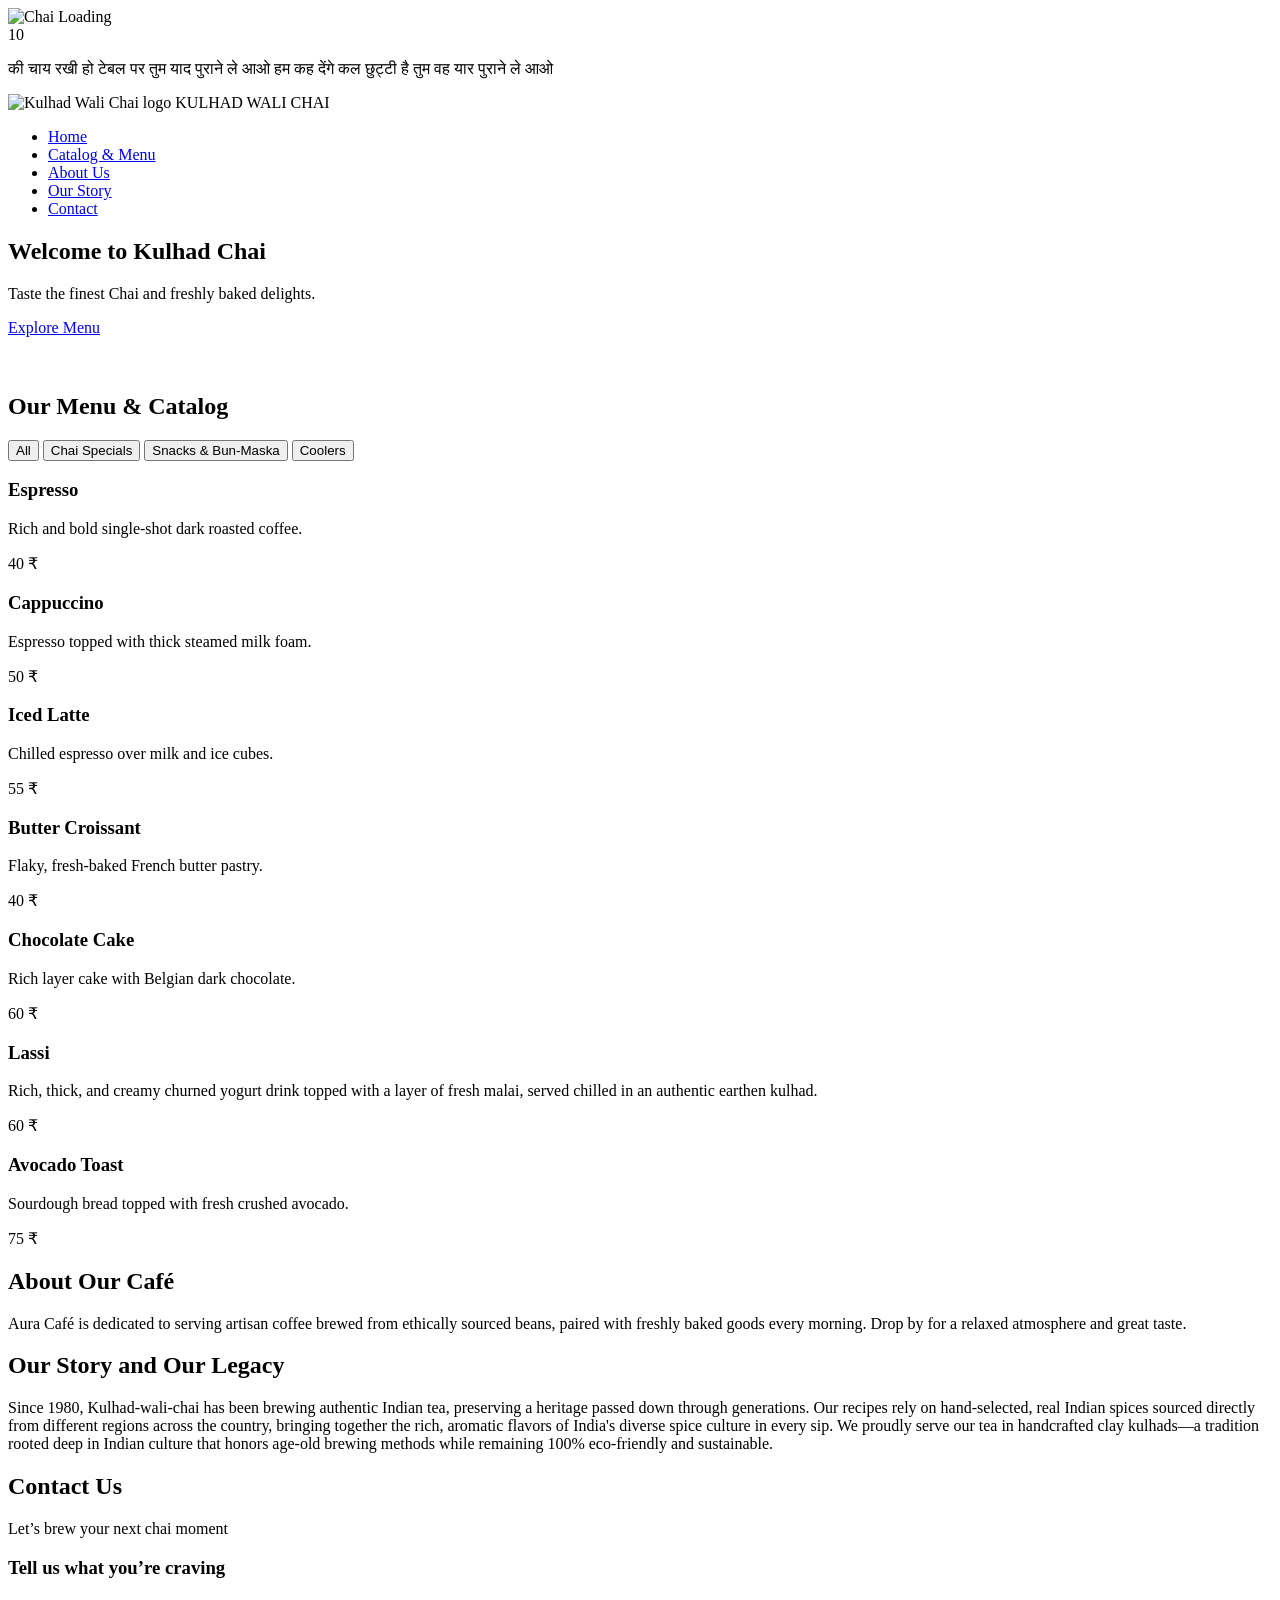
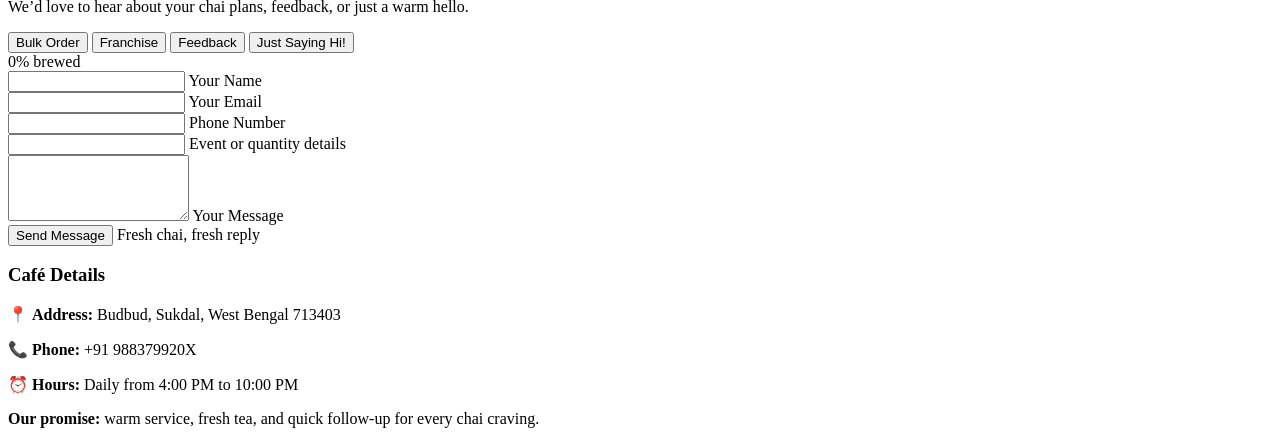
==== index.html @ 71ba0e48 "Rename kulhad_wali_chai/index.html to index.html" ====
<!DOCTYPE html>
<html lang="en">
<head>
  <meta charset="UTF-8">
  <meta name="viewport" content="width=device-width, initial-scale=1.0">
  <title>KULHAD WALI CHAI</title>
  <link href="https://fonts.googleapis.com/css2?family=Gotu&display=swap" rel="stylesheet">
  <link rel="stylesheet" href="style.css">
</head>
<body class="loading">
  <div id="loading-screen" role="status" aria-live="polite">
    <div class="loading-content">
      <div class="loading-image-container">
        <img id="loading-img" src="IMG/download.jpg" alt="Chai Loading">
      </div>
      <div id="loading-countdown" aria-label="Loading countdown">10</div>
      <p class="loading-quote">की चाय रखी हो टेबल पर तुम याद पुराने ले आओ हम कह देंगे कल छुट्टी है तुम वह यार पुराने ले आओ</p>
    </div>
  </div>

  <!-- Navigation -->
  <nav class="navbar">
    <div class="logo">
      <img src="IMG/chai-is-dope-transparent.png" alt="Kulhad Wali Chai logo">
      <span>KULHAD WALI CHAI</span>
    </div>
    <ul class="nav-links">
      <li><a href="#home">Home</a></li>
      <li><a href="#menu">Catalog & Menu</a></li>
      <li><a href="#about">About Us</a></li>
      <li><a href="#story">Our Story</a></li>
      <li><a href="#contact">Contact</a></li>
    </ul>
  </nav>

  <!-- Hero Section -->
  <section id="home" class="hero">
    <div class="hero-content" data-reveal>
      <h1>Welcome to Kulhad Chai</h1>
      <p>Taste the finest Chai and freshly baked delights.</p>
      <a href="#menu" class="btn">Explore Menu</a>
    </div>
    <div class="hero-cup parallax-item" aria-hidden="true">
      <img src="IMG/Kulhad chai logo_ kulhad means small Soil pot_.jpg" alt="">
      <span class="steam steam-one"></span>
      <span class="steam steam-two"></span>
      <span class="steam steam-three"></span>
    </div>
    <div class="hero-character parallax-item" aria-hidden="true">
      <img src="animation img/stick-theresign-transparent.png" alt="">
    </div>
  </section>

  <!-- Catalog / Menu Section -->
  <section id="menu" class="menu-section">
    <h2 data-reveal>Our Menu & Catalog</h2>
    <div class="menu-filters" role="group" aria-label="Filter menu items">
      <button type="button" class="filter-btn active" data-filter="all">All</button>
      <button type="button" class="filter-btn" data-filter="chai-specials">Chai Specials</button>
      <button type="button" class="filter-btn" data-filter="snacks">Snacks & Bun-Maska</button>
      <button type="button" class="filter-btn" data-filter="coolers">Coolers</button>
    </div>
    <div class="menu-grid">
      <div class="menu-card" data-category="chai-specials" data-reveal>
        <h3>Espresso</h3>
        <p>Rich and bold single-shot dark roasted coffee.</p>
        <span class="price"> 40 ₹</span>
      </div>
      <div class="menu-card" data-category="chai-specials" data-reveal>
        <h3>Cappuccino</h3>
        <p>Espresso topped with thick steamed milk foam.</p>
        <span class="price"> 50 ₹</span>
      </div>
      <div class="menu-card" data-category="coolers" data-reveal>
        <h3>Iced Latte</h3>
        <p>Chilled espresso over milk and ice cubes.</p>
        <span class="price"> 55 ₹</span>
      </div>
      <div class="menu-card" data-category="snacks" data-reveal>
        <h3>Butter Croissant</h3>
        <p>Flaky, fresh-baked French butter pastry.</p>
        <span class="price"> 40 ₹</span>
      </div>
      <div class="menu-card" data-category="snacks" data-reveal>
        <h3>Chocolate Cake</h3>
        <p>Rich layer cake with Belgian dark chocolate.</p>
        <span class="price"> 60 ₹</span>
      </div>
      <div class="menu-card" data-category="coolers" data-reveal>
        <h3>Lassi</h3>
        <p>Rich, thick, and creamy churned yogurt drink topped with a layer of fresh malai, served chilled in an authentic earthen kulhad.</p>
        <span class="price"> 60 ₹</span>
      </div>
      <div class="menu-card" data-category="snacks" data-reveal>
        <h3>Avocado Toast</h3>
        <p>Sourdough bread topped with fresh crushed avocado.</p>
        <span class="price"> 75 ₹</span>
      </div>
    </div>
  </section>

  <!-- About Section -->
  <section id="about" class="about-section">
    <h2 data-reveal>About Our Café</h2>
    <p data-reveal>Aura Café is dedicated to serving artisan coffee brewed from ethically sourced beans, paired with freshly baked goods every morning. Drop by for a relaxed atmosphere and great taste.</p>
  </section>

  <!-- Our Story Section -->
  <section id="story" class="story-section">
    <h2 data-reveal>Our Story and Our Legacy</h2>
    <p data-reveal>Since 1980, Kulhad-wali-chai has been brewing authentic Indian tea, preserving a heritage passed down through generations. Our recipes rely on hand-selected, real Indian spices sourced directly from different regions across the country, bringing together the rich, aromatic flavors of India's diverse spice culture in every sip. We proudly serve our tea in handcrafted clay kulhads—a tradition rooted deep in Indian culture that honors age-old brewing methods while remaining 100% eco-friendly and sustainable. </p>
  </section>

  <!-- Contact & Info Section -->
  <section id="contact" class="contact-section">
    <h2 data-reveal>Contact Us</h2>
    <div class="contact-container">
     <div class="contact-form-panel" data-reveal>
       <div class="contact-header">
         <p class="eyebrow">Let’s brew your next chai moment</p>
         <h3 id="contact-form-title">Tell us what you’re craving</h3>
         <p id="contact-form-copy">We’d love to hear about your chai plans, feedback, or just a warm hello.</p>
       </div>

       <div class="mood-selector" role="group" aria-label="Reason for contact">
         <button type="button" class="mood-btn active" data-mood="bulk-order">Bulk Order</button>
         <button type="button" class="mood-btn" data-mood="franchise">Franchise</button>
         <button type="button" class="mood-btn" data-mood="feedback">Feedback</button>
         <button type="button" class="mood-btn" data-mood="hi">Just Saying Hi!</button>
       </div>

       <div class="kulhad-meter" aria-hidden="true">
         <div class="kulhad-shell">
           <div class="kulhad-tea" id="kulhadTea"></div>
           <div class="kulhad-steam">
             <span></span>
             <span></span>
             <span></span>
           </div>
         </div>
         <div class="meter-label"><span id="meterPercent">0%</span> brewed</div>
       </div>

       <form id="contactForm" novalidate>
         <div class="form-field">
           <input id="customerName" type="text" required>
           <label for="customerName">Your Name</label>
         </div>

         <div class="form-field">
           <input id="customerEmail" type="email" required>
           <label for="customerEmail">Your Email</label>
         </div>

         <div class="form-field">
           <input id="customerPhone" type="tel" required>
           <label for="customerPhone">Phone Number</label>
         </div>

         <div class="form-field" id="extraFieldWrap">
           <input id="extraField" type="text" required>
           <label id="extraFieldLabel" for="extraField">Event or quantity details</label>
         </div>

         <div class="form-field textarea-field">
           <textarea id="customerMessage" rows="4" required></textarea>
           <label for="customerMessage">Your Message</label>
         </div>

         <div class="submit-row">
           <button type="submit" class="btn">Send Message</button>
           <span class="success-badge">Fresh chai, fresh reply</span>
         </div>
       </form>

       <div class="success-announce" id="successAnnounce" aria-live="polite" hidden></div>
     </div>

     <div class="info" data-reveal>
       <h3>Café Details</h3>
       <p>📍 <strong>Address:</strong> Budbud, Sukdal, West Bengal 713403</p>
       <p>📞 <strong>Phone:</strong> +91 988379920X </p>
       <p>⏰ <strong>Hours:</strong> Daily from 4:00 PM to 10:00 PM</p>
       <div class="mini-note">
         <strong>Our promise:</strong> warm service, fresh tea, and quick follow-up for every chai craving.
       </div>
     </div>
   </div>
  </section>

  <script src="script.js"></script>
</body>
</html>
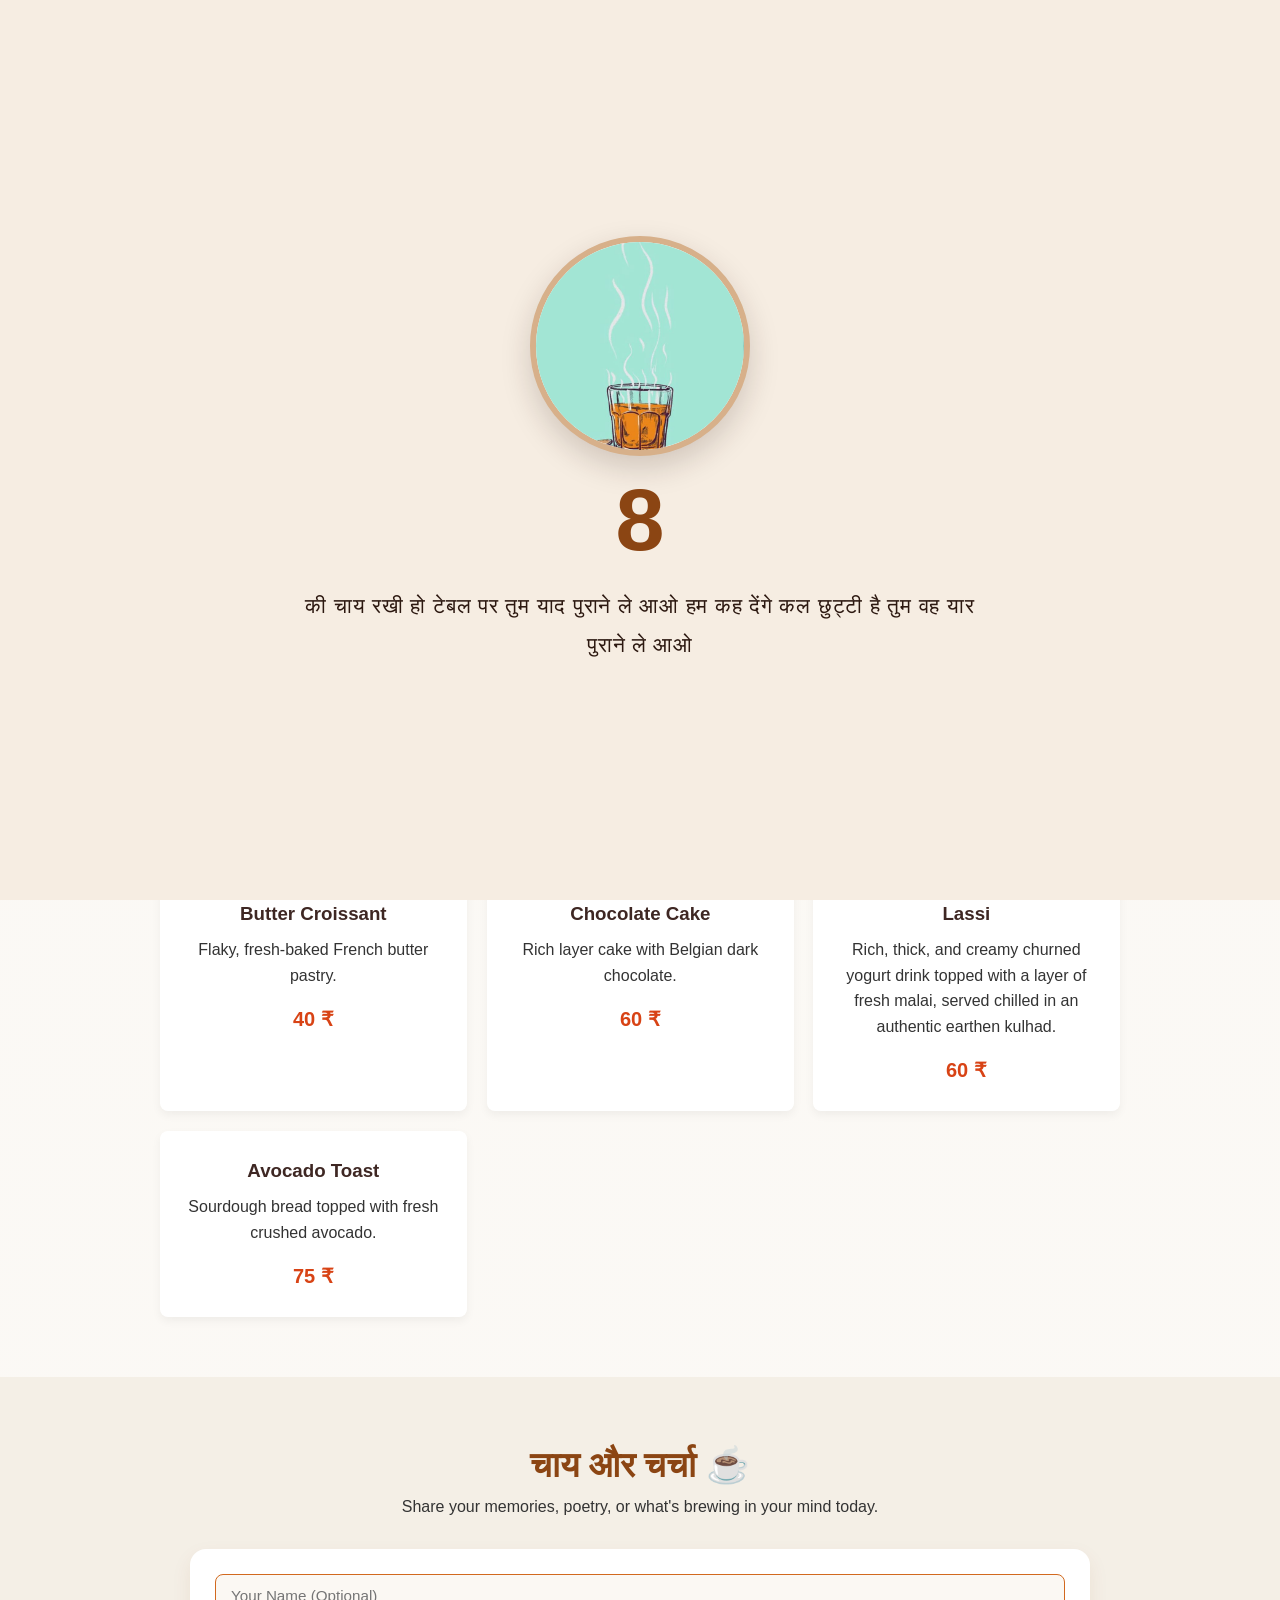
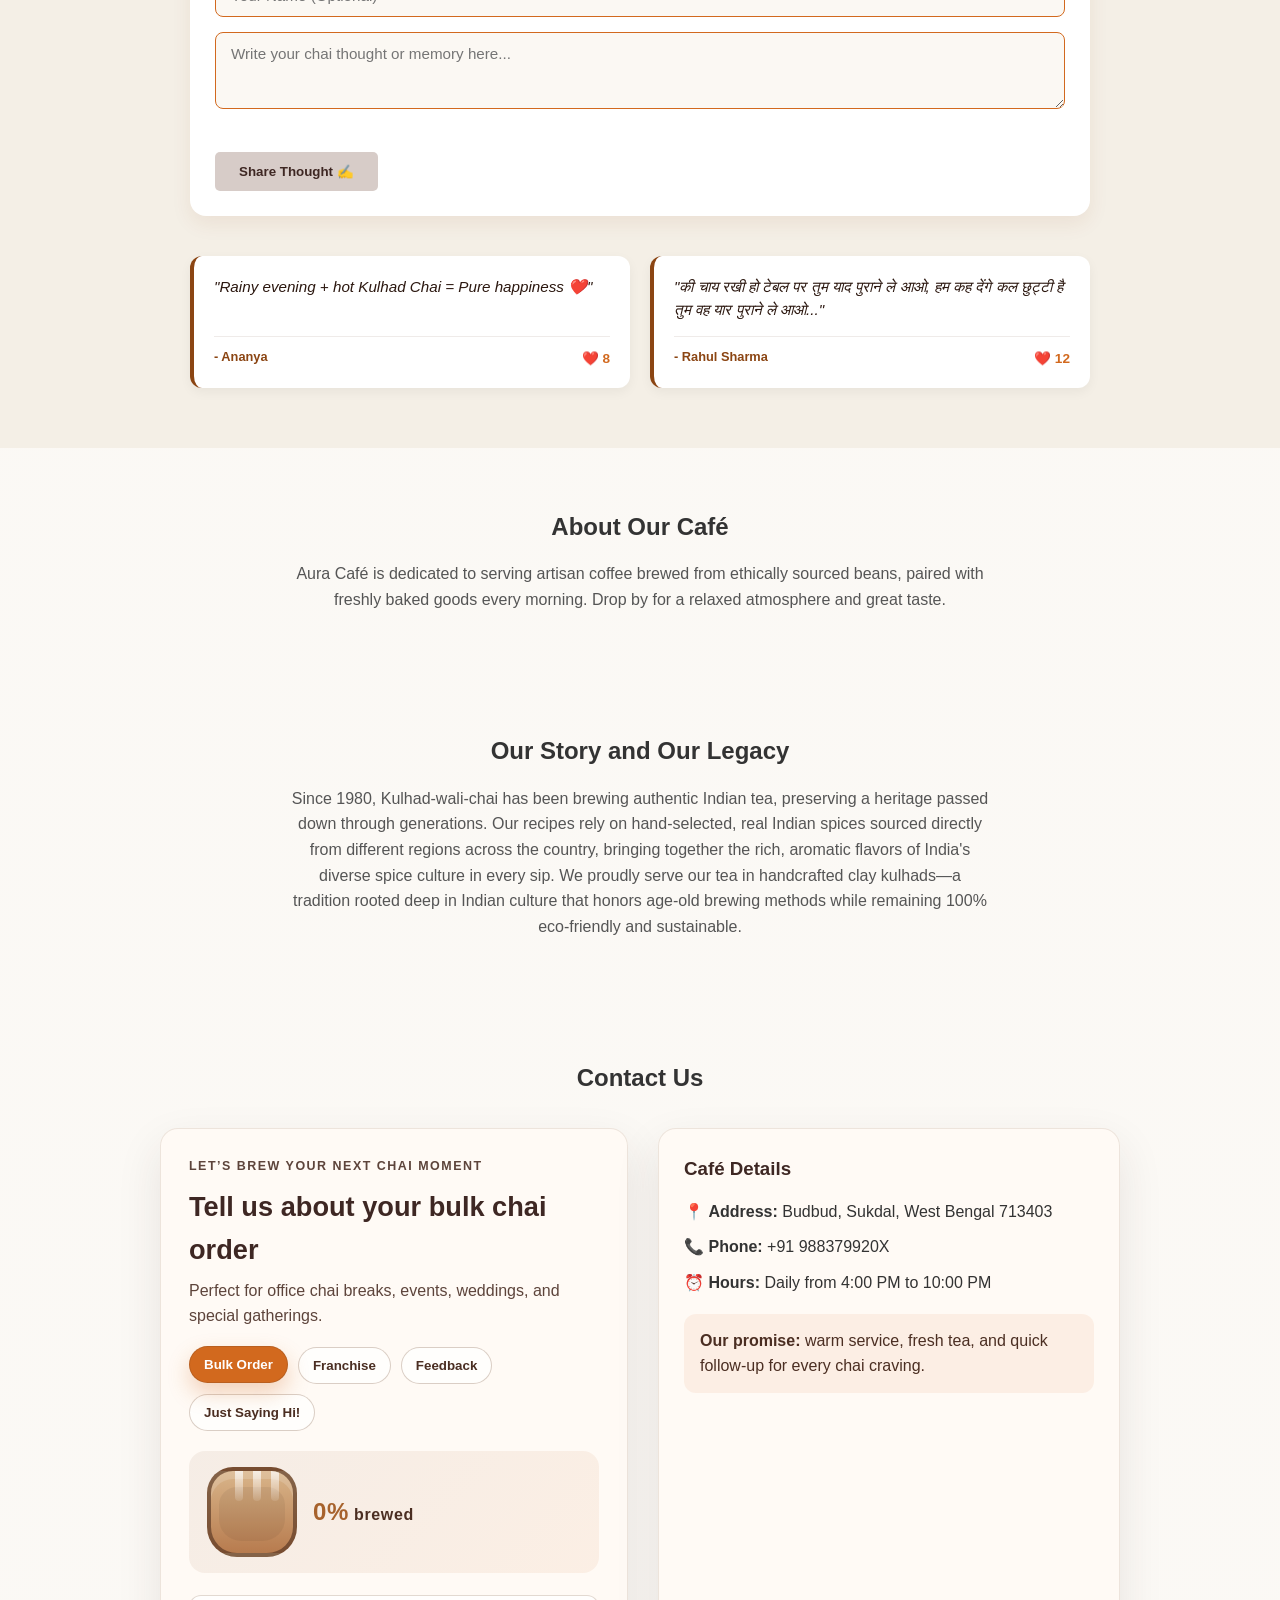
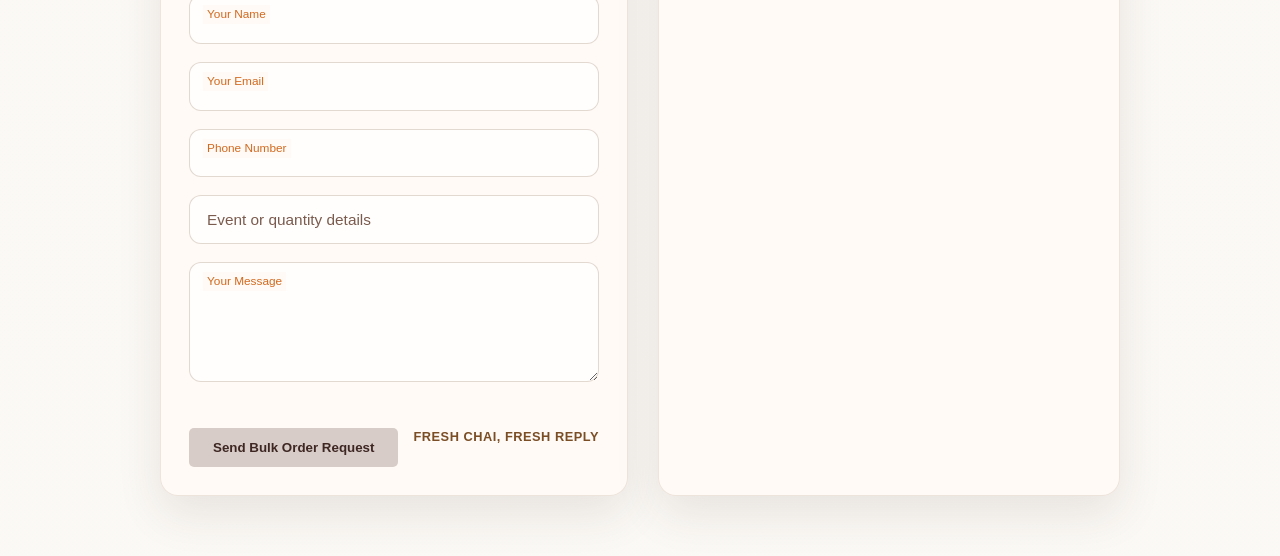
==== commit f6d99bf1: "initial commit with updated files" ====
--- a/index.html
+++ b/index.html
@@ -1,193 +1,219 @@
-<!DOCTYPE html>
-<html lang="en">
-<head>
-  <meta charset="UTF-8">
-  <meta name="viewport" content="width=device-width, initial-scale=1.0">
-  <title>KULHAD WALI CHAI</title>
-  <link href="https://fonts.googleapis.com/css2?family=Gotu&display=swap" rel="stylesheet">
-  <link rel="stylesheet" href="style.css">
-</head>
-<body class="loading">
-  <div id="loading-screen" role="status" aria-live="polite">
-    <div class="loading-content">
-      <div class="loading-image-container">
-        <img id="loading-img" src="IMG/download.jpg" alt="Chai Loading">
-      </div>
-      <div id="loading-countdown" aria-label="Loading countdown">10</div>
-      <p class="loading-quote">की चाय रखी हो टेबल पर तुम याद पुराने ले आओ हम कह देंगे कल छुट्टी है तुम वह यार पुराने ले आओ</p>
-    </div>
-  </div>
-
-  <!-- Navigation -->
-  <nav class="navbar">
-    <div class="logo">
-      <img src="IMG/chai-is-dope-transparent.png" alt="Kulhad Wali Chai logo">
-      <span>KULHAD WALI CHAI</span>
-    </div>
-    <ul class="nav-links">
-      <li><a href="#home">Home</a></li>
-      <li><a href="#menu">Catalog & Menu</a></li>
-      <li><a href="#about">About Us</a></li>
-      <li><a href="#story">Our Story</a></li>
-      <li><a href="#contact">Contact</a></li>
-    </ul>
-  </nav>
-
-  <!-- Hero Section -->
-  <section id="home" class="hero">
-    <div class="hero-content" data-reveal>
-      <h1>Welcome to Kulhad Chai</h1>
-      <p>Taste the finest Chai and freshly baked delights.</p>
-      <a href="#menu" class="btn">Explore Menu</a>
-    </div>
-    <div class="hero-cup parallax-item" aria-hidden="true">
-      <img src="IMG/Kulhad chai logo_ kulhad means small Soil pot_.jpg" alt="">
-      <span class="steam steam-one"></span>
-      <span class="steam steam-two"></span>
-      <span class="steam steam-three"></span>
-    </div>
-    <div class="hero-character parallax-item" aria-hidden="true">
-      <img src="animation img/stick-theresign-transparent.png" alt="">
-    </div>
-  </section>
-
-  <!-- Catalog / Menu Section -->
-  <section id="menu" class="menu-section">
-    <h2 data-reveal>Our Menu & Catalog</h2>
-    <div class="menu-filters" role="group" aria-label="Filter menu items">
-      <button type="button" class="filter-btn active" data-filter="all">All</button>
-      <button type="button" class="filter-btn" data-filter="chai-specials">Chai Specials</button>
-      <button type="button" class="filter-btn" data-filter="snacks">Snacks & Bun-Maska</button>
-      <button type="button" class="filter-btn" data-filter="coolers">Coolers</button>
-    </div>
-    <div class="menu-grid">
-      <div class="menu-card" data-category="chai-specials" data-reveal>
-        <h3>Espresso</h3>
-        <p>Rich and bold single-shot dark roasted coffee.</p>
-        <span class="price"> 40 ₹</span>
-      </div>
-      <div class="menu-card" data-category="chai-specials" data-reveal>
-        <h3>Cappuccino</h3>
-        <p>Espresso topped with thick steamed milk foam.</p>
-        <span class="price"> 50 ₹</span>
-      </div>
-      <div class="menu-card" data-category="coolers" data-reveal>
-        <h3>Iced Latte</h3>
-        <p>Chilled espresso over milk and ice cubes.</p>
-        <span class="price"> 55 ₹</span>
-      </div>
-      <div class="menu-card" data-category="snacks" data-reveal>
-        <h3>Butter Croissant</h3>
-        <p>Flaky, fresh-baked French butter pastry.</p>
-        <span class="price"> 40 ₹</span>
-      </div>
-      <div class="menu-card" data-category="snacks" data-reveal>
-        <h3>Chocolate Cake</h3>
-        <p>Rich layer cake with Belgian dark chocolate.</p>
-        <span class="price"> 60 ₹</span>
-      </div>
-      <div class="menu-card" data-category="coolers" data-reveal>
-        <h3>Lassi</h3>
-        <p>Rich, thick, and creamy churned yogurt drink topped with a layer of fresh malai, served chilled in an authentic earthen kulhad.</p>
-        <span class="price"> 60 ₹</span>
-      </div>
-      <div class="menu-card" data-category="snacks" data-reveal>
-        <h3>Avocado Toast</h3>
-        <p>Sourdough bread topped with fresh crushed avocado.</p>
-        <span class="price"> 75 ₹</span>
-      </div>
-    </div>
-  </section>
-
-  <!-- About Section -->
-  <section id="about" class="about-section">
-    <h2 data-reveal>About Our Café</h2>
-    <p data-reveal>Aura Café is dedicated to serving artisan coffee brewed from ethically sourced beans, paired with freshly baked goods every morning. Drop by for a relaxed atmosphere and great taste.</p>
-  </section>
-
-  <!-- Our Story Section -->
-  <section id="story" class="story-section">
-    <h2 data-reveal>Our Story and Our Legacy</h2>
-    <p data-reveal>Since 1980, Kulhad-wali-chai has been brewing authentic Indian tea, preserving a heritage passed down through generations. Our recipes rely on hand-selected, real Indian spices sourced directly from different regions across the country, bringing together the rich, aromatic flavors of India's diverse spice culture in every sip. We proudly serve our tea in handcrafted clay kulhads—a tradition rooted deep in Indian culture that honors age-old brewing methods while remaining 100% eco-friendly and sustainable. </p>
-  </section>
-
-  <!-- Contact & Info Section -->
-  <section id="contact" class="contact-section">
-    <h2 data-reveal>Contact Us</h2>
-    <div class="contact-container">
-     <div class="contact-form-panel" data-reveal>
-       <div class="contact-header">
-         <p class="eyebrow">Let’s brew your next chai moment</p>
-         <h3 id="contact-form-title">Tell us what you’re craving</h3>
-         <p id="contact-form-copy">We’d love to hear about your chai plans, feedback, or just a warm hello.</p>
-       </div>
-
-       <div class="mood-selector" role="group" aria-label="Reason for contact">
-         <button type="button" class="mood-btn active" data-mood="bulk-order">Bulk Order</button>
-         <button type="button" class="mood-btn" data-mood="franchise">Franchise</button>
-         <button type="button" class="mood-btn" data-mood="feedback">Feedback</button>
-         <button type="button" class="mood-btn" data-mood="hi">Just Saying Hi!</button>
-       </div>
-
-       <div class="kulhad-meter" aria-hidden="true">
-         <div class="kulhad-shell">
-           <div class="kulhad-tea" id="kulhadTea"></div>
-           <div class="kulhad-steam">
-             <span></span>
-             <span></span>
-             <span></span>
-           </div>
-         </div>
-         <div class="meter-label"><span id="meterPercent">0%</span> brewed</div>
-       </div>
-
-       <form id="contactForm" novalidate>
-         <div class="form-field">
-           <input id="customerName" type="text" required>
-           <label for="customerName">Your Name</label>
-         </div>
-
-         <div class="form-field">
-           <input id="customerEmail" type="email" required>
-           <label for="customerEmail">Your Email</label>
-         </div>
-
-         <div class="form-field">
-           <input id="customerPhone" type="tel" required>
-           <label for="customerPhone">Phone Number</label>
-         </div>
-
-         <div class="form-field" id="extraFieldWrap">
-           <input id="extraField" type="text" required>
-           <label id="extraFieldLabel" for="extraField">Event or quantity details</label>
-         </div>
-
-         <div class="form-field textarea-field">
-           <textarea id="customerMessage" rows="4" required></textarea>
-           <label for="customerMessage">Your Message</label>
-         </div>
-
-         <div class="submit-row">
-           <button type="submit" class="btn">Send Message</button>
-           <span class="success-badge">Fresh chai, fresh reply</span>
-         </div>
-       </form>
-
-       <div class="success-announce" id="successAnnounce" aria-live="polite" hidden></div>
-     </div>
-
-     <div class="info" data-reveal>
-       <h3>Café Details</h3>
-       <p>📍 <strong>Address:</strong> Budbud, Sukdal, West Bengal 713403</p>
-       <p>📞 <strong>Phone:</strong> +91 988379920X </p>
-       <p>⏰ <strong>Hours:</strong> Daily from 4:00 PM to 10:00 PM</p>
-       <div class="mini-note">
-         <strong>Our promise:</strong> warm service, fresh tea, and quick follow-up for every chai craving.
-       </div>
-     </div>
-   </div>
-  </section>
-
-  <script src="script.js"></script>
-</body>
-</html>
+<!DOCTYPE html>
+<html lang="en">
+<head>
+  <meta charset="UTF-8">
+  <meta name="viewport" content="width=device-width, initial-scale=1.0">
+  <title>KULHAD WALI CHAI</title>
+  <link href="https://fonts.googleapis.com/css2?family=Gotu&display=swap" rel="stylesheet">
+  <link rel="stylesheet" href="style.css">
+</head>
+<body class="loading">
+  <div id="loading-screen" role="status" aria-live="polite">
+    <div class="loading-content">
+      <div class="loading-image-container">
+        <img id="loading-img" src="IMG/download.jpg" alt="Chai Loading">
+      </div>
+      <div id="loading-countdown" aria-label="Loading countdown">10</div>
+      <p class="loading-quote">की चाय रखी हो टेबल पर तुम याद पुराने ले आओ हम कह देंगे कल छुट्टी है तुम वह यार पुराने ले आओ</p>
+    </div>
+  </div>
+
+  <!-- Navigation -->
+  <nav class="navbar">
+    <div class="logo">
+      <img src="IMG/chai-is-dope-transparent.png" alt="Kulhad Wali Chai logo">
+      <span>KULHAD WALI CHAI</span>
+    </div>
+    <ul class="nav-links">
+      <li><a href="#home">Home</a></li>
+      <li><a href="#menu">Catalog & Menu</a></li>
+      <li><a href="#about">About Us</a></li>
+      <li><a href="#story">Our Story</a></li>
+      <li><a href="#contact">Contact</a></li>
+    </ul>
+  </nav>
+
+  <!-- Hero Section -->
+  <section id="home" class="hero">
+    <div class="hero-content" data-reveal>
+      <h1>Welcome to Kulhad Chai</h1>
+      <p>Taste the finest Chai and freshly baked delights.</p>
+      <a href="#menu" class="btn">Explore Menu</a>
+    </div>
+    <div class="hero-cup parallax-item" aria-hidden="true">
+      <img src="IMG/Kulhad chai logo_ kulhad means small Soil pot_.jpg" alt="">
+      <span class="steam steam-one"></span>
+      <span class="steam steam-two"></span>
+      <span class="steam steam-three"></span>
+    </div>
+    <div class="hero-character parallax-item" aria-hidden="true">
+      <img src="animation img/stick-theresign-transparent.png" alt="">
+    </div>
+  </section>
+
+  <!-- Catalog / Menu Section -->
+  <section id="menu" class="menu-section">
+    <h2 data-reveal>Our Menu & Catalog</h2>
+    <div class="menu-filters" role="group" aria-label="Filter menu items">
+      <button type="button" class="filter-btn active" data-filter="all">All</button>
+      <button type="button" class="filter-btn" data-filter="chai-specials">Chai Specials</button>
+      <button type="button" class="filter-btn" data-filter="snacks">Snacks & Bun-Maska</button>
+      <button type="button" class="filter-btn" data-filter="coolers">Coolers</button>
+    </div>
+    <div class="menu-grid">
+      <div class="menu-card" data-category="chai-specials" data-reveal>
+        <h3>Espresso</h3>
+        <p>Rich and bold single-shot dark roasted coffee.</p>
+        <span class="price"> 40 ₹</span>
+      </div>
+      <div class="menu-card" data-category="chai-specials" data-reveal>
+        <h3>Cappuccino</h3>
+        <p>Espresso topped with thick steamed milk foam.</p>
+        <span class="price"> 50 ₹</span>
+      </div>
+      <div class="menu-card" data-category="coolers" data-reveal>
+        <h3>Iced Latte</h3>
+        <p>Chilled espresso over milk and ice cubes.</p>
+        <span class="price"> 55 ₹</span>
+      </div>
+      <div class="menu-card" data-category="snacks" data-reveal>
+        <h3>Butter Croissant</h3>
+        <p>Flaky, fresh-baked French butter pastry.</p>
+        <span class="price"> 40 ₹</span>
+      </div>
+      <div class="menu-card" data-category="snacks" data-reveal>
+        <h3>Chocolate Cake</h3>
+        <p>Rich layer cake with Belgian dark chocolate.</p>
+        <span class="price"> 60 ₹</span>
+      </div>
+      <div class="menu-card" data-category="coolers" data-reveal>
+        <h3>Lassi</h3>
+        <p>Rich, thick, and creamy churned yogurt drink topped with a layer of fresh malai, served chilled in an authentic earthen kulhad.</p>
+        <span class="price"> 60 ₹</span>
+      </div>
+      <div class="menu-card" data-category="snacks" data-reveal>
+        <h3>Avocado Toast</h3>
+        <p>Sourdough bread topped with fresh crushed avocado.</p>
+        <span class="price"> 75 ₹</span>
+      </div>
+    </div>
+  </section>
+
+  <!-- Chai & Charcha Community Section -->
+<section id="charcha" class="charcha-section reveal">
+  <div class="charcha-container">
+    <div class="section-header">
+      <h2>चाय और चर्चा ☕</h2>
+      <p>Share your memories, poetry, or what's brewing in your mind today.</p>
+    </div>
+
+    <!-- Thought Input Form -->
+    <div class="thought-box">
+      <div class="input-group">
+        <input type="text" id="thoughtAuthor" placeholder="Your Name (Optional)" maxlength="25">
+      </div>
+      <div class="input-group">
+        <textarea id="thoughtText" rows="3" placeholder="Write your chai thought or memory here..." required></textarea>
+      </div>
+      <button id="postThoughtBtn" class="btn motion-btn">Share Thought ✍️</button>
+    </div>
+
+    <!-- Feed Wall (Where posts will appear) -->
+    <div id="thoughtFeed" class="thought-feed">
+      <!-- Posts will be generated dynamically by JS -->
+    </div>
+  </div>
+</section>
+
+  <!-- About Section -->
+  <section id="about" class="about-section">
+    <h2 data-reveal>About Our Café</h2>
+    <p data-reveal>Aura Café is dedicated to serving artisan coffee brewed from ethically sourced beans, paired with freshly baked goods every morning. Drop by for a relaxed atmosphere and great taste.</p>
+  </section>
+
+  <!-- Our Story Section -->
+  <section id="story" class="story-section">
+    <h2 data-reveal>Our Story and Our Legacy</h2>
+    <p data-reveal>Since 1980, Kulhad-wali-chai has been brewing authentic Indian tea, preserving a heritage passed down through generations. Our recipes rely on hand-selected, real Indian spices sourced directly from different regions across the country, bringing together the rich, aromatic flavors of India's diverse spice culture in every sip. We proudly serve our tea in handcrafted clay kulhads—a tradition rooted deep in Indian culture that honors age-old brewing methods while remaining 100% eco-friendly and sustainable. </p>
+  </section>
+
+  <!-- Contact & Info Section -->
+  <section id="contact" class="contact-section">
+    <h2 data-reveal>Contact Us</h2>
+    <div class="contact-container">
+     <div class="contact-form-panel" data-reveal>
+       <div class="contact-header">
+         <p class="eyebrow">Let’s brew your next chai moment</p>
+         <h3 id="contact-form-title">Tell us what you’re craving</h3>
+         <p id="contact-form-copy">We’d love to hear about your chai plans, feedback, or just a warm hello.</p>
+       </div>
+
+       <div class="mood-selector" role="group" aria-label="Reason for contact">
+         <button type="button" class="mood-btn active" data-mood="bulk-order">Bulk Order</button>
+         <button type="button" class="mood-btn" data-mood="franchise">Franchise</button>
+         <button type="button" class="mood-btn" data-mood="feedback">Feedback</button>
+         <button type="button" class="mood-btn" data-mood="hi">Just Saying Hi!</button>
+       </div>
+
+       <div class="kulhad-meter" aria-hidden="true">
+         <div class="kulhad-shell">
+           <div class="kulhad-tea" id="kulhadTea"></div>
+           <div class="kulhad-steam">
+             <span></span>
+             <span></span>
+             <span></span>
+           </div>
+         </div>
+         <div class="meter-label"><span id="meterPercent">0%</span> brewed</div>
+       </div>
+
+       <form id="contactForm" novalidate>
+         <div class="form-field">
+           <input id="customerName" type="text" required>
+           <label for="customerName">Your Name</label>
+         </div>
+
+         <div class="form-field">
+           <input id="customerEmail" type="email" required>
+           <label for="customerEmail">Your Email</label>
+         </div>
+
+         <div class="form-field">
+           <input id="customerPhone" type="tel" required>
+           <label for="customerPhone">Phone Number</label>
+         </div>
+
+         <div class="form-field" id="extraFieldWrap">
+           <input id="extraField" type="text" required>
+           <label id="extraFieldLabel" for="extraField">Event or quantity details</label>
+         </div>
+
+         <div class="form-field textarea-field">
+           <textarea id="customerMessage" rows="4" required></textarea>
+           <label for="customerMessage">Your Message</label>
+         </div>
+
+         <div class="submit-row">
+           <button type="submit" class="btn">Send Message</button>
+           <span class="success-badge">Fresh chai, fresh reply</span>
+         </div>
+       </form>
+
+       <div class="success-announce" id="successAnnounce" aria-live="polite" hidden></div>
+     </div>
+
+     <div class="info" data-reveal>
+       <h3>Café Details</h3>
+       <p>📍 <strong>Address:</strong> Budbud, Sukdal, West Bengal 713403</p>
+       <p>📞 <strong>Phone:</strong> +91 988379920X </p>
+       <p>⏰ <strong>Hours:</strong> Daily from 4:00 PM to 10:00 PM</p>
+       <div class="mini-note">
+         <strong>Our promise:</strong> warm service, fresh tea, and quick follow-up for every chai craving.
+       </div>
+     </div>
+   </div>
+  </section>
+
+  <script src="script.js"></script>
+</body>
+</html>
--- a/style.css
+++ b/style.css
@@ -0,0 +1,786 @@
+* {
+  margin: 0;
+  padding: 0;
+  box-sizing: border-box;
+  font-family: 'Segoe UI', Tahoma, Geneva, Verdana, sans-serif;
+}
+
+body {
+  background:
+    linear-gradient(rgba(250, 247, 242, 0.78), rgba(250, 247, 242, 0.78)),
+    url("IMG/Ultimate Chai Comfort 🫖✨.jpg") center / cover fixed;
+  color: #333;
+  line-height: 1.6;
+  min-height: 100vh;
+}
+
+body.loading {
+  overflow: hidden;
+}
+
+#loading-screen {
+  position: fixed;
+  inset: 0;
+  z-index: 2000;
+  display: grid;
+  place-items: center;
+  padding: 24px;
+  background: #f6ede2;
+  color: #2c1810;
+  opacity: 1;
+  transition: opacity 0.6s ease, visibility 0.6s ease;
+}
+
+#loading-screen.fade-out {
+  opacity: 0;
+  visibility: hidden;
+  pointer-events: none;
+}
+
+.loading-content {
+  width: min(680px, 100%);
+  text-align: center;
+}
+
+.loading-image-container {
+  width: min(220px, 60vw);
+  height: min(220px, 60vw);
+  margin: 0 auto 20px;
+  overflow: hidden;
+  border: 6px solid #d7b08a;
+  border-radius: 50%;
+  background: #fff;
+  box-shadow: 0 12px 30px rgba(44, 24, 16, 0.18);
+}
+
+#loading-img {
+  width: 100%;
+  height: 100%;
+  object-fit: cover;
+}
+
+#loading-countdown {
+  color: #8b4513;
+  font-size: clamp(3rem, 9vw, 5.5rem);
+  font-weight: 700;
+  line-height: 1;
+  margin-bottom: 22px;
+}
+
+.loading-quote {
+  color: #2c1810;
+  font-family: 'Gotu', sans-serif;
+  font-size: clamp(1rem, 2vw, 1.3rem);
+  letter-spacing: 0.04em;
+  line-height: 1.9;
+}
+
+/* Navbar */
+.navbar {
+  display: flex;
+  justify-content: space-between;
+  align-items: center;
+  padding: 20px 50px;
+  background: #3e2723;
+  color: white;
+  position: sticky;
+  top: 0;
+  z-index: 1000;
+}
+
+.navbar .logo {
+  display: flex;
+  align-items: center;
+  gap: 14px;
+  font-size: 32px;
+  font-weight: bold;
+  font-family: 'Bherisi', cursive;
+}
+
+.navbar .logo img {
+  width: 68px;
+  height: 68px;
+  object-fit: contain;
+  border-radius: 8px;
+}
+
+.nav-links {
+  display: flex;
+  list-style: none;
+  gap: 20px;
+}
+
+.nav-links a {
+  color: white;
+  text-decoration: none;
+  font-weight: 500;
+}
+
+.nav-links a:hover {
+  color: #d7ccc8;
+}
+
+/* Hero Section */
+.hero {
+  position: relative;
+  overflow: hidden;
+  text-align: center;
+  padding: 100px 20px;
+  background: rgba(93, 64, 55, 0.86);
+  color: white;
+}
+
+.hero-content {
+  position: relative;
+  z-index: 1;
+}
+
+.hero-cup {
+  position: absolute;
+  right: 12%;
+  bottom: -22px;
+  width: 150px;
+  transition: transform 0.15s ease-out;
+  z-index: 1;
+}
+
+.hero-character {
+  position: absolute;
+  left: 3%;
+  bottom: -4px;
+  width: min(28vw, 300px);
+  z-index: 1;
+  transition: transform 0.15s ease-out;
+  pointer-events: none;
+}
+
+.hero-character img {
+  display: block;
+  width: 100%;
+  height: auto;
+  mix-blend-mode: multiply;
+}
+
+.hero-cup img {
+  display: block;
+  width: 100%;
+  height: 150px;
+  object-fit: cover;
+  border-radius: 50%;
+  opacity: 0.8;
+}
+
+.steam {
+  position: absolute;
+  bottom: 125px;
+  width: 12px;
+  height: 55px;
+  border-left: 3px solid rgba(255, 255, 255, 0.7);
+  border-radius: 50%;
+  animation: steam-rise 3s ease-in-out infinite;
+}
+
+.steam-one { left: 42px; }
+.steam-two { left: 72px; animation-delay: 0.9s; }
+.steam-three { left: 102px; animation-delay: 1.8s; }
+
+@keyframes steam-rise {
+  0% { opacity: 0; transform: translateY(15px) scaleX(0.8); }
+  35%, 65% { opacity: 0.75; }
+  100% { opacity: 0; transform: translateY(-45px) scaleX(1.25); }
+}
+
+[data-reveal] {
+  opacity: 0;
+  transform: translateY(28px);
+  transition: opacity 0.7s ease, transform 0.7s ease;
+}
+
+[data-reveal].is-visible {
+  opacity: 1;
+  transform: translateY(0);
+}
+
+.hero h1 {
+  font-size: 42px;
+  margin-bottom: 10px;
+}
+
+.btn {
+  display: inline-block;
+  padding: 12px 24px;
+  background: #d7ccc8;
+  color: #3e2723;
+  text-decoration: none;
+  font-weight: bold;
+  margin-top: 20px;
+  border-radius: 5px;
+  border: none;
+  cursor: pointer;
+  transition: transform 0.2s ease, background 0.2s ease;
+}
+
+.btn:hover {
+  background: #bcaaa4;
+  transform: scale(1.05);
+}
+
+/* Catalog Grid */
+.menu-section, .about-section, .story-section, .contact-section {
+  padding: 60px 20px;
+  max-width: 1000px;
+  margin: auto;
+  text-align: center;
+}
+
+.menu-grid {
+  display: grid;
+  grid-template-columns: repeat(auto-fit, minmax(250px, 1fr));
+  gap: 20px;
+  margin-top: 30px;
+}
+
+.menu-filters {
+  display: flex;
+  flex-wrap: wrap;
+  justify-content: center;
+  gap: 10px;
+  margin-top: 24px;
+}
+
+.filter-btn {
+  padding: 9px 18px;
+  border: 1px solid #8d6e63;
+  border-radius: 999px;
+  background: rgba(255, 255, 255, 0.9);
+  color: #3e2723;
+  font-weight: 600;
+  cursor: pointer;
+  transition: background 0.2s ease, color 0.2s ease, transform 0.2s ease;
+}
+
+.filter-btn:hover,
+.filter-btn.active {
+  background: #3e2723;
+  color: white;
+}
+
+.filter-btn:hover {
+  transform: scale(1.05);
+}
+
+.menu-card {
+  background: white;
+  padding: 25px;
+  border-radius: 8px;
+  box-shadow: 0 4px 10px rgba(0, 0, 0, 0.05);
+  transform: translateY(0) scale(1);
+  transition: opacity 0.3s ease, transform 0.3s ease, box-shadow 0.3s ease;
+  will-change: transform;
+}
+
+.menu-card.is-filter-hidden {
+  opacity: 0;
+  transform: scale(0.88);
+  pointer-events: none;
+}
+
+.menu-card:hover {
+  box-shadow: 0 14px 28px rgba(62, 39, 35, 0.2);
+}
+
+.menu-card h3 {
+  margin-bottom: 8px;
+  color: #3e2723;
+}
+
+.price {
+  display: block;
+  font-weight: bold;
+  color: #d84315;
+  font-size: 20px;
+  margin-top: 15px;
+  transition: text-shadow 0.2s ease;
+}
+
+.menu-card:hover .price {
+  text-shadow: 0 0 10px rgba(216, 67, 21, 0.55);
+}
+
+/* About, Story & Contact */
+.about-section p,
+.story-section p {
+  max-width: 700px;
+  margin: 15px auto 0;
+  color: #555;
+}
+
+.contact-container {
+  display: flex;
+  flex-wrap: wrap;
+  gap: 30px;
+  justify-content: center;
+  margin-top: 30px;
+  text-align: left;
+  align-items: stretch;
+}
+
+.contact-form-panel,
+.info {
+  flex: 1;
+  min-width: 280px;
+  background: rgba(255, 250, 246, 0.9);
+  border: 1px solid rgba(110, 64, 33, 0.12);
+  border-radius: 18px;
+  box-shadow: 0 18px 45px rgba(62, 39, 35, 0.1);
+}
+
+.contact-form-panel {
+  padding: 28px;
+}
+
+.contact-header {
+  margin-bottom: 18px;
+}
+
+.eyebrow {
+  font-size: 0.78rem;
+  text-transform: uppercase;
+  letter-spacing: 0.12em;
+  color: #a7622c;
+  font-weight: 700;
+  margin-bottom: 8px;
+}
+
+.contact-header h3 {
+  color: #3e2723;
+  font-size: clamp(1.7rem, 2vw, 2.3rem);
+  margin-bottom: 6px;
+}
+
+.contact-header p {
+  color: #5d443b;
+}
+
+.mood-selector {
+  display: flex;
+  flex-wrap: wrap;
+  gap: 10px;
+  margin-bottom: 20px;
+}
+
+.mood-btn {
+  border: 1px solid rgba(110, 64, 33, 0.25);
+  background: rgba(255, 255, 255, 0.7);
+  color: #4b2e22;
+  padding: 10px 14px;
+  border-radius: 999px;
+  cursor: pointer;
+  font-weight: 700;
+  transition: all 0.25s ease;
+}
+
+.mood-btn:hover,
+.mood-btn.active {
+  background: #d2691e;
+  color: #fff;
+  box-shadow: 0 10px 22px rgba(210, 105, 30, 0.28);
+  transform: translateY(-1px);
+}
+
+.kulhad-meter {
+  display: flex;
+  align-items: center;
+  gap: 16px;
+  margin-bottom: 22px;
+  padding: 16px 18px;
+  border-radius: 16px;
+  background: linear-gradient(135deg, rgba(130, 82, 49, 0.08), rgba(210, 105, 30, 0.08));
+}
+
+.kulhad-shell {
+  position: relative;
+  width: 90px;
+  height: 90px;
+  border-radius: 26px 26px 30px 30px;
+  background: linear-gradient(180deg, #d9b58a 0%, #b77b4e 100%);
+  border: 4px solid rgba(77, 45, 29, 0.6);
+  overflow: hidden;
+  box-shadow: inset 0 8px 0 rgba(255, 255, 255, 0.15);
+}
+
+.kulhad-shell::before {
+  content: "";
+  position: absolute;
+  inset: 16px 8px 12px;
+  border-radius: 18px 18px 22px 22px;
+  background: rgba(0, 0, 0, 0.06);
+}
+
+.kulhad-tea {
+  position: absolute;
+  inset: auto 8px 0 8px;
+  height: 12%;
+  background: linear-gradient(180deg, #a75a1e 0%, #74441a 100%);
+  border-radius: 14px 14px 0 0;
+  transition: height 0.45s ease;
+  box-shadow: inset 0 8px 18px rgba(255, 241, 203, 0.12);
+}
+
+.kulhad-steam {
+  position: absolute;
+  inset: -12px 18px auto 18px;
+  height: 42px;
+  pointer-events: none;
+}
+
+.kulhad-steam span {
+  position: absolute;
+  bottom: 0;
+  width: 8px;
+  height: 34px;
+  border-radius: 999px;
+  background: linear-gradient(180deg, rgba(255,255,255,0.8), rgba(255,255,255,0.1));
+  animation: steam-rise 2.2s ease-in-out infinite;
+}
+
+.kulhad-steam span:nth-child(1) { left: 6px; animation-delay: 0.2s; }
+.kulhad-steam span:nth-child(2) { left: 24px; animation-delay: 0.8s; }
+.kulhad-steam span:nth-child(3) { left: 42px; animation-delay: 1.4s; }
+
+@keyframes steam-rise {
+  0% {
+    opacity: 0;
+    transform: translateY(10px) scaleY(0.8);
+  }
+  30% { opacity: 0.8; }
+  100% {
+    opacity: 0;
+    transform: translateY(-26px) scaleY(1.2);
+  }
+}
+
+.meter-label {
+  color: #4b2e22;
+  font-weight: 700;
+  letter-spacing: 0.04em;
+}
+
+#meterPercent {
+  color: #a7622c;
+  font-size: 1.5rem;
+}
+
+#contactForm {
+  flex: 1;
+  min-width: 280px;
+  display: flex;
+  flex-direction: column;
+  gap: 18px;
+}
+
+.form-field {
+  position: relative;
+}
+
+.form-field input,
+.form-field textarea {
+  width: 100%;
+  padding: 1.1rem 0.9rem 0.7rem;
+  border: 1.5px solid rgba(110, 64, 33, 0.2);
+  border-radius: 12px;
+  background: rgba(255, 255, 255, 0.8);
+  color: #2d1d18;
+  font-size: 1rem;
+  transition: border-color 0.25s ease, box-shadow 0.25s ease, transform 0.25s ease;
+}
+
+.form-field textarea {
+  resize: vertical;
+  min-height: 120px;
+}
+
+.form-field input:focus,
+.form-field textarea:focus {
+  outline: none;
+  border-color: #d2691e;
+  box-shadow: 0 0 0 4px rgba(210, 105, 30, 0.14);
+}
+
+.form-field label {
+  position: absolute;
+  left: 14px;
+  top: 50%;
+  transform: translateY(-50%);
+  color: #7a5b4d;
+  font-size: 0.96rem;
+  pointer-events: none;
+  background: transparent;
+  transition: all 0.2s ease;
+  padding: 0 4px;
+}
+
+.textarea-field label {
+  top: 22px;
+  transform: none;
+}
+
+.form-field input:focus + label,
+.form-field textarea:focus + label,
+.form-field input:valid + label,
+.form-field textarea:valid + label,
+.form-field input:not(:placeholder-shown) + label,
+.form-field textarea:not(:placeholder-shown) + label {
+  top: 10px;
+  transform: translateY(0);
+  font-size: 0.74rem;
+  color: #d2691e;
+  background: rgba(255, 250, 246, 0.92);
+}
+
+.form-field input::placeholder,
+.form-field textarea::placeholder {
+  color: transparent;
+}
+
+.submit-row {
+  display: flex;
+  align-items: center;
+  justify-content: space-between;
+  gap: 14px;
+  flex-wrap: wrap;
+}
+
+.success-badge {
+  color: #7a4d25;
+  font-size: 0.8rem;
+  font-weight: 700;
+  letter-spacing: 0.04em;
+  text-transform: uppercase;
+}
+
+.info {
+  padding: 25px;
+}
+
+.info h3 {
+  margin-bottom: 15px;
+  color: #3e2723;
+}
+
+.info p {
+  margin-bottom: 10px;
+}
+
+.mini-note {
+  margin-top: 18px;
+  padding: 14px 16px;
+  border-radius: 12px;
+  background: rgba(210, 105, 30, 0.08);
+  color: #4b2e22;
+  line-height: 1.6;
+}
+
+.success-announce {
+  margin-top: 16px;
+  padding: 14px 18px;
+  border-radius: 12px;
+  background: linear-gradient(135deg, rgba(210, 105, 30, 0.15), rgba(116, 68, 26, 0.1));
+  color: #3f2a1d;
+  font-weight: 700;
+  border: 1px solid rgba(210, 105, 30, 0.25);
+  animation: success-pop 0.45s ease;
+}
+
+@keyframes success-pop {
+  0% { opacity: 0; transform: translateY(8px) scale(0.98); }
+  100% { opacity: 1; transform: translateY(0) scale(1); }
+}
+
+.success-announce .steam-line {
+  display: inline-block;
+  margin-right: 10px;
+  color: #a7622c;
+  font-size: 1.2rem;
+  animation: steam-float 1.5s ease-in-out infinite;
+}
+
+@keyframes steam-float {
+  0%, 100% { transform: translateY(0); opacity: 0.7; }
+  50% { transform: translateY(-8px); opacity: 1; }
+}
+
+@media (max-width: 700px) {
+  .hero-cup {
+    right: 5%;
+    width: 100px;
+  }
+
+  .hero-character {
+    left: 1%;
+    width: 180px;
+    opacity: 0.75;
+  }
+
+  .hero-cup img {
+    height: 100px;
+  }
+
+  .steam {
+    bottom: 82px;
+    transform: scale(0.75);
+  }
+
+  .submit-row {
+    align-items: flex-start;
+    flex-direction: column;
+  }
+}
+
+@media (max-width: 700px) {
+  .hero-cup {
+    right: 5%;
+    width: 100px;
+  }
+
+  .hero-character {
+    left: 1%;
+    width: 180px;
+    opacity: 0.75;
+  }
+
+  .hero-cup img {
+    height: 100px;
+  }
+
+  .steam {
+    bottom: 82px;
+    transform: scale(0.75);
+  }
+}
+
+@media (prefers-reduced-motion: reduce) {
+  *, *::before, *::after {
+    animation-duration: 0.01ms !important;
+    transition-duration: 0.01ms !important;
+    scroll-behavior: auto !important;
+  }
+}
+
+
+/* Chai & Charcha Section */
+.charcha-section {
+  padding: 60px 20px;
+  background: #f4efe6;
+}
+
+.charcha-container {
+  max-width: 900px;
+  margin: 0 auto;
+}
+
+.section-header {
+  text-align: center;
+  margin-bottom: 30px;
+}
+
+.section-header h2 {
+  font-family: 'Gotu', sans-serif;
+  font-size: 2.2rem;
+  color: #8b4513;
+}
+
+/* Thought Input Box */
+.thought-box {
+  background: #ffffff;
+  padding: 25px;
+  border-radius: 16px;
+  box-shadow: 0 8px 20px rgba(139, 69, 19, 0.08);
+  margin-bottom: 40px;
+}
+
+.thought-box .input-group {
+  margin-bottom: 15px;
+}
+
+.thought-box input, 
+.thought-box textarea {
+  width: 100%;
+  padding: 12px 15px;
+  border: 1px solid #d2691e;
+  border-radius: 8px;
+  outline: none;
+  font-size: 0.95rem;
+  background: #fbf8f3;
+}
+
+.thought-box textarea {
+  resize: vertical;
+  font-family: inherit;
+}
+
+.thought-box input:focus, 
+.thought-box textarea:focus {
+  border-color: #8b4513;
+  box-shadow: 0 0 6px rgba(139, 69, 19, 0.2);
+}
+
+/* Cards Grid / Feed */
+.thought-feed {
+  display: grid;
+  grid-template-columns: repeat(auto-fit, minmax(260px, 1fr));
+  gap: 20px;
+}
+
+.thought-card {
+  background: #ffffff;
+  padding: 20px;
+  border-radius: 12px;
+  border-left: 4px solid #8b4513;
+  box-shadow: 0 4px 12px rgba(0,0,0,0.05);
+  display: flex;
+  flex-direction: column;
+  justify-content: space-between;
+  animation: fadeIn 0.5s ease-in-out;
+}
+
+.thought-card p {
+  font-size: 0.95rem;
+  color: #2c1810;
+  line-height: 1.5;
+  margin-bottom: 15px;
+  font-style: italic;
+}
+
+.card-footer {
+  display: flex;
+  justify-content: space-between;
+  align-items: center;
+  font-size: 0.8rem;
+  color: #777;
+  border-top: 1px solid #efebe9;
+  padding-top: 10px;
+}
+
+.card-author {
+  font-weight: bold;
+  color: #8b4513;
+}
+
+.like-btn {
+  background: none;
+  border: none;
+  cursor: pointer;
+  color: #d2691e;
+  font-weight: bold;
+  font-size: 0.85rem;
+}
+
+.like-btn:hover {
+  transform: scale(1.1);
+}
+
+@keyframes fadeIn {
+  from { opacity: 0; transform: translateY(15px); }
+  to { opacity: 1; transform: translateY(0); }
+}
